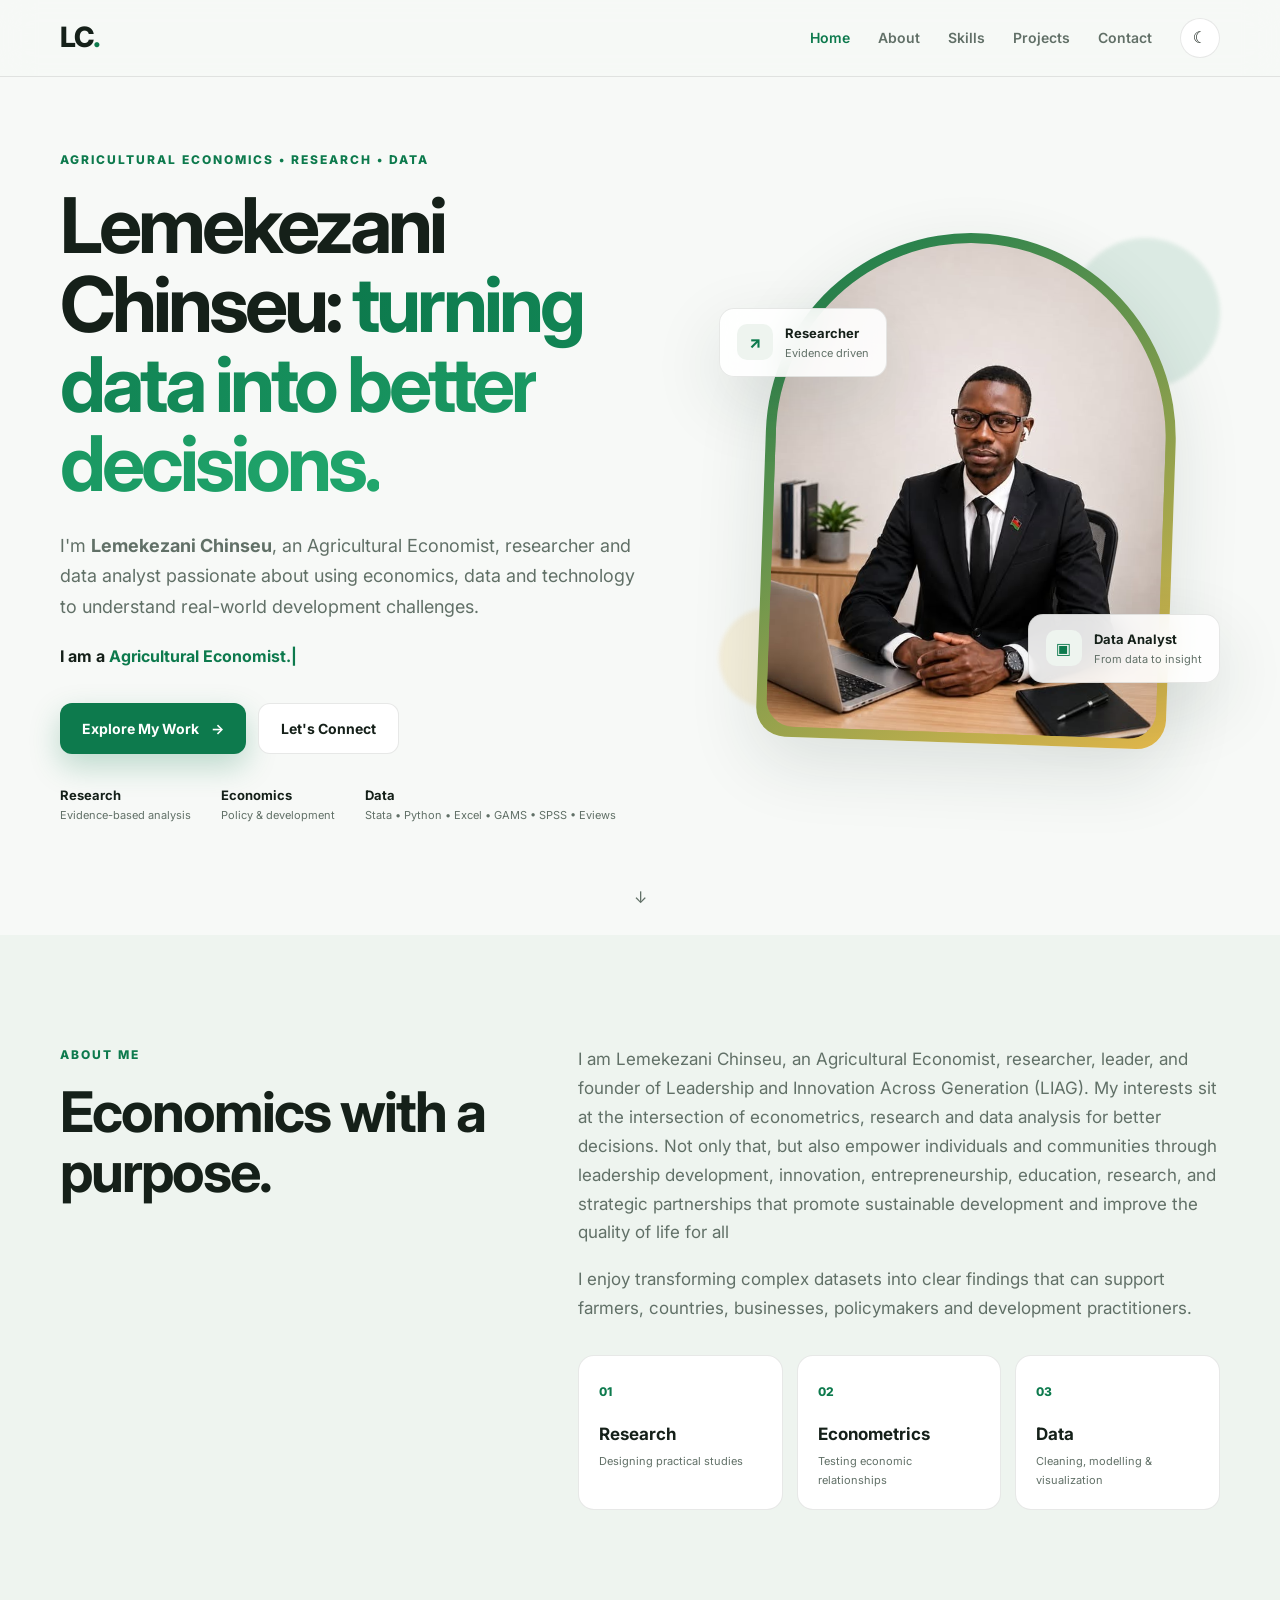
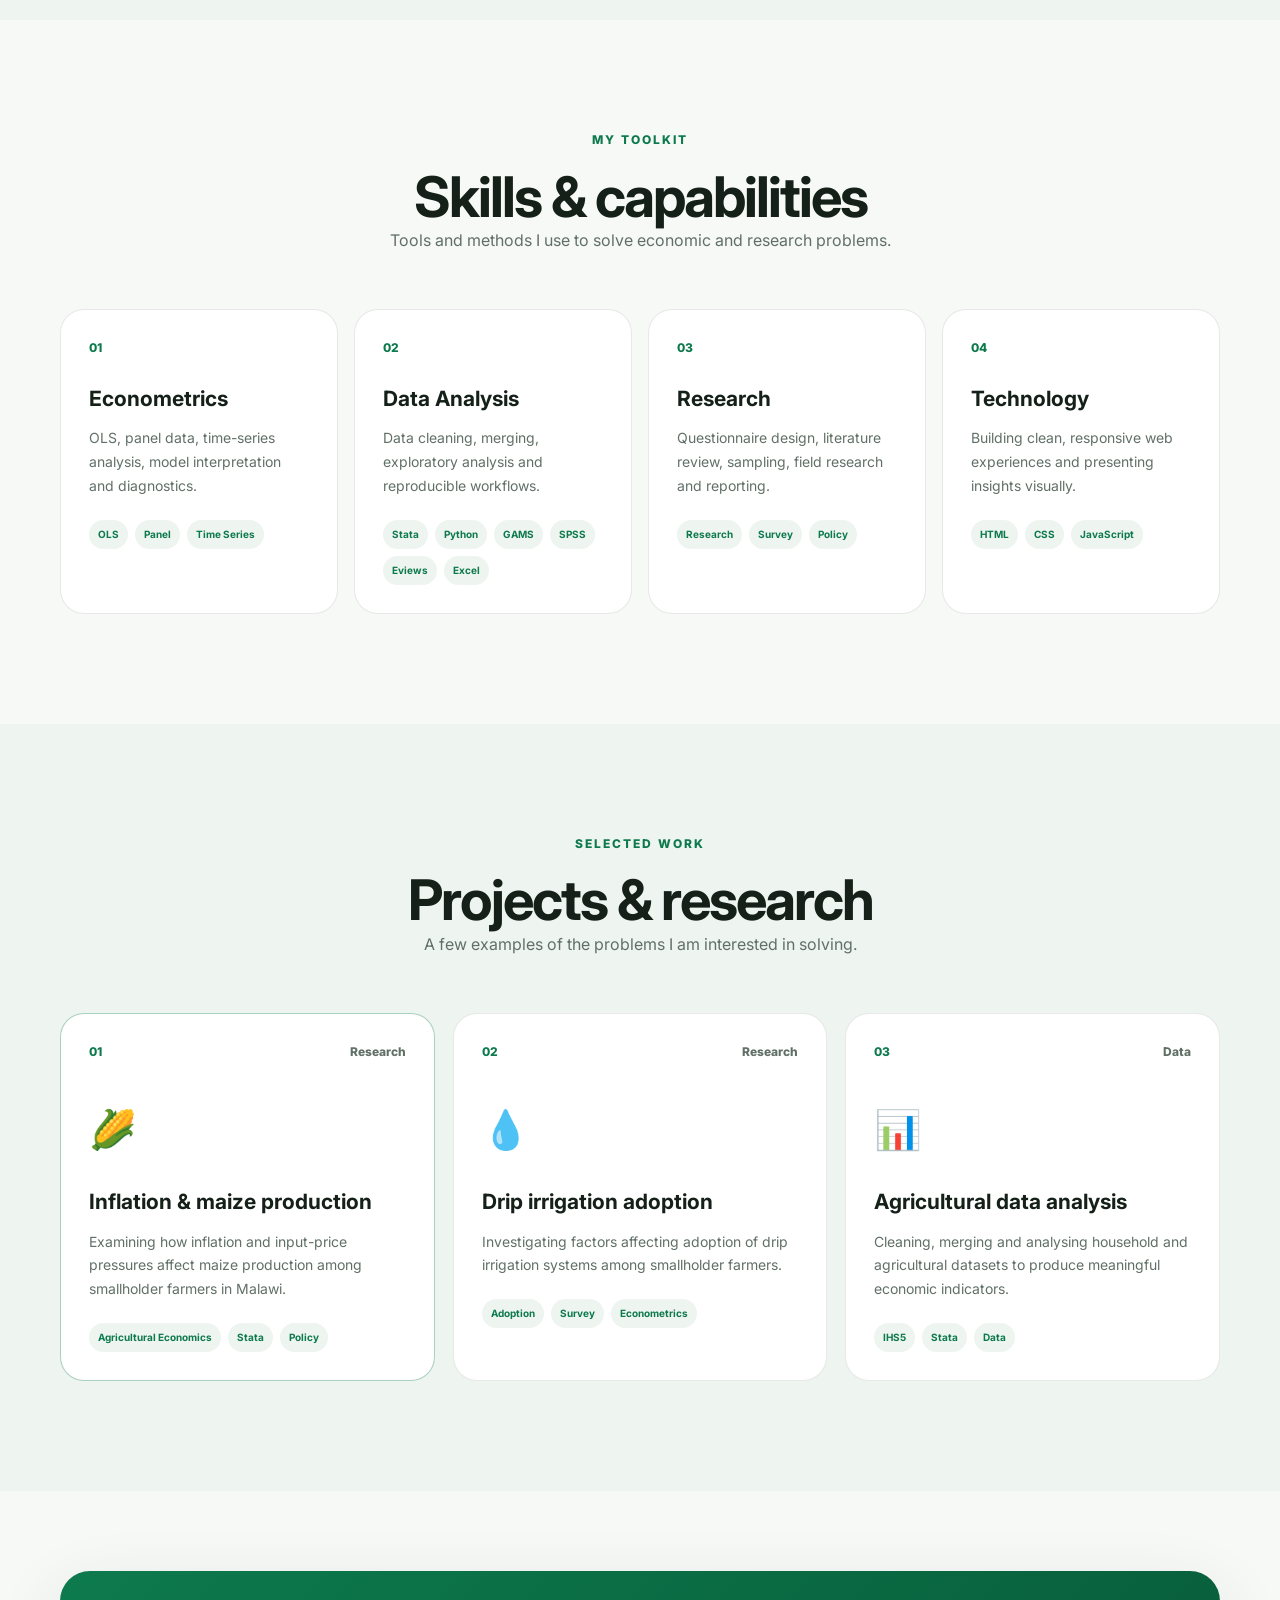
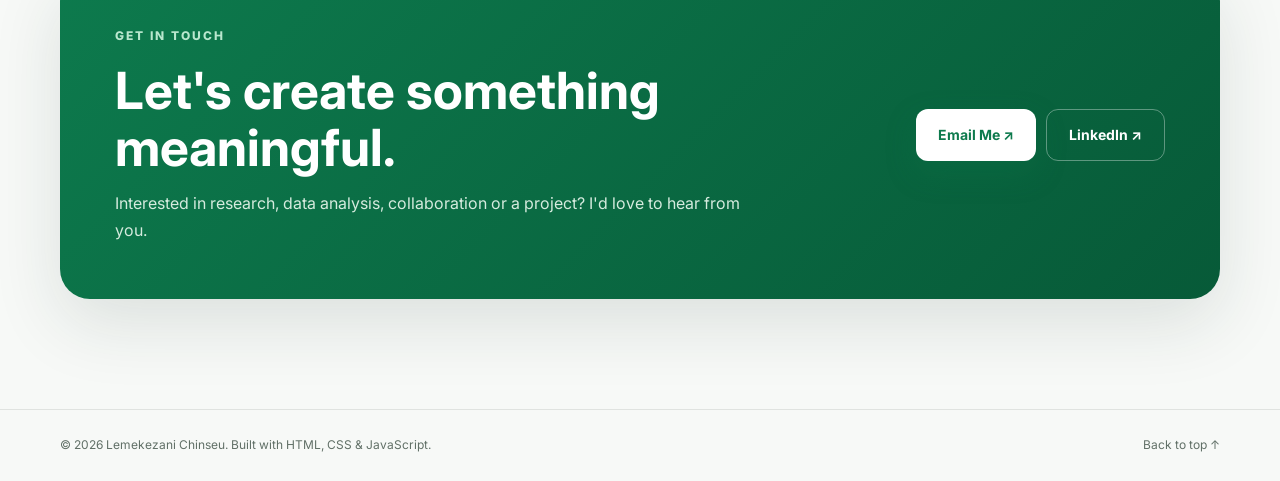
==== index.html @ 4e2a4e02 "Add files via upload upload my website" ====
<!DOCTYPE html>
<html lang="en">
<head>
  <meta charset="UTF-8">
  <meta name="viewport" content="width=device-width, initial-scale=1.0">

  <title>Lemekezani Chinseu | Agricultural Economist & Data Analyst in Malawi</title>

  <meta name="description" content="Lemekezani Chinseu is an Agricultural Economist, researcher and data analyst in Malawi specializing in agricultural economics, econometrics, Stata, Python, agricultural research and data analysis.">

  <meta name="author" content="Lemekezani Chinseu">
  <meta name="robots" content="index, follow, max-image-preview:large">
  <meta name="googlebot" content="index, follow">

  <link rel="canonical" href="https://lemekezanichinseu-prog.github.io/LemekezaniLiamChinseu.github.io/">

  <meta property="og:title" content="Lemekezani Chinseu | Agricultural Economist & Data Analyst">
  <meta property="og:description" content="Official portfolio of Lemekezani Chinseu, an Agricultural Economist, researcher and data analyst in Malawi.">
  <meta property="og:type" content="website">
  <meta property="og:url" content="https://lemekezanichinseu-prog.github.io/LemekezaniLiamChinseu.github.io/">
  <meta property="og:image" content="https://lemekezanichinseu-prog.github.io/LemekezaniLiamChinseu.github.io/images/profile.jpg">
  <meta property="og:image:alt" content="Professional portrait of Lemekezani Chinseu">

  <meta name="twitter:card" content="summary_large_image">
  <meta name="twitter:title" content="Lemekezani Chinseu | Agricultural Economist & Data Analyst">
  <meta name="twitter:description" content="Official portfolio of Lemekezani Chinseu, Agricultural Economist, researcher and data analyst in Malawi.">
  <meta name="twitter:image" content="https://lemekezanichinseu-prog.github.io/LemekezaniLiamChinseu.github.io/images/profile.jpg">

  <link rel="icon" href="images/profile.jpg">
  <link rel="preconnect" href="https://fonts.googleapis.com">
  <link rel="preconnect" href="https://fonts.gstatic.com" crossorigin>
  <link href="https://fonts.googleapis.com/css2?family=Inter:wght@400;500;600;700;800&family=Playfair+Display:wght@700&display=swap" rel="stylesheet">

  <link rel="stylesheet" href="style.css">

  <!-- Person structured data helps search engines understand who this website represents. -->
  <script type="application/ld+json">
  {
    "@context": "https://schema.org",
    "@type": "Person",
    "name": "Lemekezani Chinseu",
    "url": "https://lemekezanichinseu-prog.github.io/LemekezaniLiamChinseu.github.io/",
    "jobTitle": "Agricultural Economist & Data Analyst",
    "description": "Agricultural Economist, researcher and data analyst in Malawi specializing in agricultural economics, econometrics, agricultural research and data analysis.",
    "sameAs": [
      "https://www.linkedin.com/in/lemekezani-chinseu-4b755937b",
      "https://github.com/Lemekezanichinseu-prog"
    ],
    "knowsAbout": [
      "Agricultural Economics",
      "Econometrics",
      "Agricultural Research",
      "Data Analysis",
      "Stata",
      "Python",
      "GAMS",
      "SPSS",
      "EViews",
      "Excel"
    ]
  }
  </script>
</head>
<body>
  <div class="scroll-progress" id="scrollProgress"></div>

  <header class="site-header" id="top">
    <nav class="nav container">
      <a class="logo" href="#home">LC<span>.</span></a>

      <button class="menu-toggle" id="menuToggle" aria-label="Open menu" aria-expanded="false">
        <span></span><span></span><span></span>
      </button>

      <div class="nav-links" id="navLinks">
        <a class="active" href="#home">Home</a>
        <a href="#about">About</a>
        <a href="#skills">Skills</a>
        <a href="#projects">Projects</a>
        <a href="#contact">Contact</a>
        <button class="theme-toggle" id="themeToggle" aria-label="Toggle dark mode">☾</button>
      </div>
    </nav>
  </header>

  <main>
    <!-- HERO -->
    <section class="hero section" id="home">
      <div class="container hero-grid">
        <div class="hero-copy reveal">
          <p class="eyebrow">AGRICULTURAL ECONOMICS • RESEARCH • DATA</p>
          <h1>Lemekezani Chinseu: <span class="gradient-text">turning data into better decisions.</span></h1>
          <p class="hero-description">
            I'm <strong>Lemekezani Chinseu</strong>, an Agricultural Economist, researcher and data analyst
            passionate about using economics, data and technology to understand real-world
            development challenges.
          </p>

          <div class="typing-line">
            <span>I am a </span><span id="typedText"></span><span class="cursor">|</span>
          </div>

          <div class="hero-actions">
            <a class="btn btn-primary" href="#projects">Explore My Work <span>→</span></a>
            <a class="btn btn-secondary" href="#contact">Let's Connect</a>
          </div>

          <div class="social-proof">
            <div><strong>Research</strong><span>Evidence-based analysis</span></div>
            <div><strong>Economics</strong><span>Policy & development</span></div>
            <div><strong>Data</strong><span>Stata • Python • Excel • GAMS • SPSS • Eviews</span></div>
          </div>
        </div>

        <div class="hero-visual reveal">
          <div class="orb orb-one"></div>
          <div class="orb orb-two"></div>
          <div class="image-frame">
            <img src="images/profile.jpg" alt="Professional portrait of Lemekezani Chinseu">
          </div>
          <div class="floating-card card-top">
            <span class="card-icon">↗</span>
            <div><strong>Researcher</strong><small>Evidence driven</small></div>
          </div>
          <div class="floating-card card-bottom">
            <span class="card-icon">▣</span>
            <div><strong>Data Analyst</strong><small>From data to insight</small></div>
          </div>
        </div>
      </div>
      <a class="scroll-down" href="#about" aria-label="Scroll to About">↓</a>
    </section>

    <!-- ABOUT -->
    <section class="section section-soft" id="about">
      <div class="container two-col">
        <div class="section-heading reveal">
          <p class="eyebrow">ABOUT ME</p>
          <h2>Economics with a purpose.</h2>
        </div>
        <div class="about-copy reveal">
          <p>
            I am Lemekezani Chinseu, an Agricultural Economist, researcher, leader, and founder of Leadership and Innovation Across Generation (LIAG). My interests sit at the intersection of econometrics, research and data analysis for better decisions. Not only that, but also empower individuals and communities through leadership development, innovation, entrepreneurship, education, research, and strategic partnerships that promote sustainable development and improve the quality of life for all
          </p>
          <p>
            I enjoy transforming complex datasets into clear findings that can support
            farmers, countries, businesses, policymakers and development practitioners.
          </p>
          <div class="about-facts">
            <div><span>01</span><strong>Research</strong><small>Designing practical studies</small></div>
            <div><span>02</span><strong>Econometrics</strong><small>Testing economic relationships</small></div>
            <div><span>03</span><strong>Data</strong><small>Cleaning, modelling & visualization</small></div>
          </div>
        </div>
      </div>
    </section>

    <!-- SKILLS -->
    <section class="section" id="skills">
      <div class="container">
        <div class="section-heading centered reveal">
          <p class="eyebrow">MY TOOLKIT</p>
          <h2>Skills & capabilities</h2>
          <p>Tools and methods I use to solve economic and research problems.</p>
        </div>

        <div class="skills-grid">
          <article class="skill-card reveal">
            <div class="skill-number">01</div>
            <h3>Econometrics</h3>
            <p>OLS, panel data, time-series analysis, model interpretation and diagnostics.</p>
            <div class="tags"><span>OLS</span><span>Panel</span><span>Time Series</span></div>
          </article>
          <article class="skill-card reveal">
            <div class="skill-number">02</div>
            <h3>Data Analysis</h3>
            <p>Data cleaning, merging, exploratory analysis and reproducible workflows.</p>
            <div class="tags"><span>Stata</span><span>Python</span><span>GAMS</span><span>SPSS</span><span>Eviews</span><span>Excel</span></div>
          </article>
          <article class="skill-card reveal">
            <div class="skill-number">03</div>
            <h3>Research</h3>
            <p>Questionnaire design, literature review, sampling, field research and reporting.</p>
            <div class="tags"><span>Research</span><span>Survey</span><span>Policy</span></div>
          </article>
          <article class="skill-card reveal">
            <div class="skill-number">04</div>
            <h3>Technology</h3>
            <p>Building clean, responsive web experiences and presenting insights visually.</p>
            <div class="tags"><span>HTML</span><span>CSS</span><span>JavaScript</span></div>
          </article>
        </div>
      </div>
    </section>

    <!-- PROJECTS -->
    <section class="section section-soft" id="projects">
      <div class="container">
        <div class="section-heading centered reveal">
          <p class="eyebrow">SELECTED WORK</p>
          <h2>Projects & research</h2>
          <p>A few examples of the problems I am interested in solving.</p>
        </div>

        <div class="projects-grid">
          <article class="project-card featured reveal">
            <div class="project-top"><span>01</span><span>Research</span></div>
            <div class="project-icon">🌽</div>
            <h3>Inflation & maize production</h3>
            <p>
              Examining how inflation and input-price pressures affect maize production
              among smallholder farmers in Malawi.
            </p>
            <div class="project-tags"><span>Agricultural Economics</span><span>Stata</span><span>Policy</span></div>
          </article>

          <article class="project-card reveal">
            <div class="project-top"><span>02</span><span>Research</span></div>
            <div class="project-icon">💧</div>
            <h3>Drip irrigation adoption</h3>
            <p>
              Investigating factors affecting adoption of drip irrigation systems among
              smallholder farmers.
            </p>
            <div class="project-tags"><span>Adoption</span><span>Survey</span><span>Econometrics</span></div>
          </article>

          <article class="project-card reveal">
            <div class="project-top"><span>03</span><span>Data</span></div>
            <div class="project-icon">📊</div>
            <h3>Agricultural data analysis</h3>
            <p>
              Cleaning, merging and analysing household and agricultural datasets to
              produce meaningful economic indicators.
            </p>
            <div class="project-tags"><span>IHS5</span><span>Stata</span><span>Data</span></div>
          </article>
        </div>
      </div>
    </section>

    <!-- CONTACT -->
    <section class="section contact-section" id="contact">
      <div class="container contact-box reveal">
        <div>
          <p class="eyebrow">GET IN TOUCH</p>
          <h2>Let's create something meaningful.</h2>
          <p>Interested in research, data analysis, collaboration or a project? I'd love to hear from you.</p>
        </div>
        <div class="contact-actions">
          <a class="btn btn-primary" href="https://mail.google.com/mail/?view=cm&fs=1&to=lemychinseu@gmail.com">Email Me ↗</a>
          <a class="btn btn-secondary" href="https://www.linkedin.com/in/lemekezani-chinseu-4b755937b" target="_blank" rel="noopener">LinkedIn ↗</a>
        </div>
      </div>
    </section>
  </main>

  <footer class="footer">
    <div class="container footer-inner">
      <p>© <span id="year"></span> Lemekezani Chinseu. Built with HTML, CSS & JavaScript.</p>
      <a href="#top">Back to top ↑</a>
    </div>
  </footer>

  <script src="script.js"></script>
</body>
</html>
---- style.css ----
:root {
  --bg: #f7f9f7;
  --surface: #ffffff;
  --surface-2: #eef4ef;
  --text: #152019;
  --muted: #617067;
  --primary: #0d7a4d;
  --primary-dark: #075a38;
  --accent: #e5b94c;
  --border: rgba(21, 32, 25, .10);
  --shadow: 0 24px 70px rgba(24, 53, 39, .12);
  --radius: 24px;
  --container: 1160px;
}

[data-theme="dark"] {
  --bg: #0b110e;
  --surface: #111a15;
  --surface-2: #152219;
  --text: #edf7ef;
  --muted: #9eb0a4;
  --border: rgba(255,255,255,.10);
  --shadow: 0 24px 70px rgba(0,0,0,.35);
}

* { box-sizing: border-box; margin: 0; padding: 0; }
html { scroll-behavior: smooth; }
body {
  font-family: Inter, system-ui, sans-serif;
  background: var(--bg);
  color: var(--text);
  line-height: 1.7;
  transition: background .3s, color .3s;
}
a { color: inherit; text-decoration: none; }
button { font: inherit; }
.container { width: min(var(--container), calc(100% - 40px)); margin-inline: auto; }
.section { padding: 110px 0; position: relative; overflow: hidden; }
.section-soft { background: var(--surface-2); }
.scroll-progress {
  position: fixed; z-index: 1000; top: 0; left: 0; height: 3px; width: 0;
  background: linear-gradient(90deg, var(--primary), var(--accent));
}

.site-header {
  position: fixed; top: 0; width: 100%; z-index: 100;
  backdrop-filter: blur(16px);
  background: color-mix(in srgb, var(--bg) 78%, transparent);
  border-bottom: 1px solid var(--border);
}
.nav { min-height: 76px; display: flex; align-items: center; justify-content: space-between; }
.logo { font-size: 28px; font-weight: 800; letter-spacing: -1px; }
.logo span { color: var(--primary); }
.nav-links { display: flex; align-items: center; gap: 28px; }
.nav-links a { font-size: 14px; font-weight: 600; color: var(--muted); transition: color .2s; }
.nav-links a:hover, .nav-links a.active { color: var(--primary); }
.theme-toggle {
  border: 1px solid var(--border); background: var(--surface); color: var(--text);
  width: 40px; height: 40px; border-radius: 50%; cursor: pointer;
}
.menu-toggle { display: none; border: 0; background: transparent; cursor: pointer; }
.menu-toggle span { display: block; width: 24px; height: 2px; background: var(--text); margin: 5px; }

.hero { min-height: 100vh; padding-top: 150px; display: flex; align-items: center; }
.hero-grid { display: grid; grid-template-columns: 1.08fr .92fr; gap: 70px; align-items: center; }
.eyebrow { color: var(--primary); font-size: 12px; letter-spacing: 2px; font-weight: 800; margin-bottom: 16px; }
.hero h1 {
  font-size: clamp(48px, 6vw, 82px);
  line-height: 1.03; letter-spacing: -4px; max-width: 750px;
}
.gradient-text {
  background: linear-gradient(100deg, var(--primary), #20a66c);
  -webkit-background-clip: text; background-clip: text; color: transparent;
}
.hero-description { color: var(--muted); font-size: 18px; max-width: 650px; margin: 28px 0 20px; }
.typing-line { font-weight: 700; color: var(--text); min-height: 30px; }
#typedText { color: var(--primary); }
.cursor { animation: blink .8s infinite; color: var(--primary); }
@keyframes blink { 50% { opacity: 0; } }

.hero-actions { display: flex; gap: 12px; flex-wrap: wrap; margin: 30px 0; }
.btn {
  display: inline-flex; align-items: center; justify-content: center; gap: 12px;
  padding: 13px 22px; border-radius: 12px; font-weight: 700; font-size: 14px;
  transition: transform .2s, box-shadow .2s, background .2s;
}
.btn:hover { transform: translateY(-3px); }
.btn-primary { color: white; background: var(--primary); box-shadow: 0 12px 30px rgba(13,122,77,.25); }
.btn-primary:hover { background: var(--primary-dark); }
.btn-secondary { background: var(--surface); border: 1px solid var(--border); }

.social-proof { display: flex; gap: 30px; margin-top: 30px; }
.social-proof div { display: grid; }
.social-proof strong { font-size: 13px; }
.social-proof span { font-size: 11px; color: var(--muted); }

.hero-visual { min-height: 560px; position: relative; display: grid; place-items: center; }
.image-frame {
  width: min(410px, 75vw); height: 510px; border-radius: 210px 210px 30px 30px;
  padding: 10px; background: linear-gradient(145deg, var(--primary), var(--accent));
  box-shadow: var(--shadow); transform: rotate(2deg);
  animation: float 6s ease-in-out infinite;
}
.image-frame img { width: 100%; height: 100%; object-fit: cover; border-radius: inherit; display: block; }
@keyframes float { 50% { transform: rotate(-2deg) translateY(-10px); } }

.orb { position: absolute; border-radius: 50%; filter: blur(2px); opacity: .65; }
.orb-one { width: 150px; height: 150px; background: rgba(13,122,77,.18); top: 30px; right: 0; }
.orb-two { width: 100px; height: 100px; background: rgba(229,185,76,.25); bottom: 60px; left: 0; }

.floating-card {
  position: absolute; display: flex; gap: 12px; align-items: center;
  background: color-mix(in srgb, var(--surface) 88%, transparent);
  border: 1px solid var(--border); backdrop-filter: blur(14px);
  padding: 13px 17px; border-radius: 15px; box-shadow: var(--shadow);
}
.floating-card strong, .floating-card small { display: block; }
.floating-card strong { font-size: 13px; }
.floating-card small { color: var(--muted); font-size: 11px; }
.card-icon { width: 36px; height: 36px; display: grid; place-items: center; border-radius: 10px; background: var(--surface-2); color: var(--primary); font-weight: 800; }
.card-top { top: 100px; left: 0; }
.card-bottom { bottom: 85px; right: 0; }

.scroll-down {
  position: absolute; bottom: 24px; left: 50%; transform: translateX(-50%);
  color: var(--muted); animation: bounce 1.8s infinite;
}
@keyframes bounce { 50% { transform: translate(-50%, 8px); } }

.two-col { display: grid; grid-template-columns: .8fr 1.2fr; gap: 90px; }
.section-heading h2 { font-size: clamp(36px, 5vw, 56px); line-height: 1.08; letter-spacing: -2px; }
.section-heading p:not(.eyebrow), .about-copy p { color: var(--muted); }
.centered { text-align: center; max-width: 680px; margin: 0 auto 55px; }
.about-copy { font-size: 17px; }
.about-copy p + p { margin-top: 18px; }
.about-facts { display: grid; grid-template-columns: repeat(3, 1fr); gap: 14px; margin-top: 32px; }
.about-facts div { border: 1px solid var(--border); background: var(--surface); padding: 20px; border-radius: 16px; }
.about-facts span { color: var(--primary); font-size: 12px; font-weight: 800; }
.about-facts strong, .about-facts small { display: block; }
.about-facts strong { margin-top: 15px; }
.about-facts small { color: var(--muted); font-size: 11px; margin-top: 3px; }

.skills-grid { display: grid; grid-template-columns: repeat(4, 1fr); gap: 16px; }
.skill-card, .project-card {
  background: var(--surface); border: 1px solid var(--border); border-radius: var(--radius);
  padding: 28px; transition: transform .25s, box-shadow .25s;
}
.skill-card:hover, .project-card:hover { transform: translateY(-8px); box-shadow: var(--shadow); }
.skill-number, .project-top { color: var(--primary); font-size: 12px; font-weight: 800; }
.skill-card h3, .project-card h3 { font-size: 21px; margin: 22px 0 10px; }
.skill-card p, .project-card p { color: var(--muted); font-size: 14px; }
.tags, .project-tags { display: flex; gap: 7px; flex-wrap: wrap; margin-top: 22px; }
.tags span, .project-tags span {
  background: var(--surface-2); color: var(--primary); border-radius: 30px; padding: 6px 9px; font-size: 10px; font-weight: 700;
}

.projects-grid { display: grid; grid-template-columns: repeat(3, 1fr); gap: 18px; }
.project-top { display: flex; justify-content: space-between; }
.project-top span:last-child { color: var(--muted); }
.project-icon { font-size: 38px; margin-top: 35px; }
.project-card.featured { border-color: rgba(13,122,77,.35); }

.contact-section { padding-top: 80px; }
.contact-box {
  display: flex; align-items: center; justify-content: space-between; gap: 30px;
  padding: 55px; border-radius: 30px; background: linear-gradient(135deg, #0d7a4d, #075a38); color: white;
  box-shadow: var(--shadow);
}
.contact-box .eyebrow { color: #b9e7ce; }
.contact-box h2 { font-size: clamp(34px, 4vw, 52px); line-height: 1.1; }
.contact-box p:not(.eyebrow) { color: #d5ebde; margin-top: 15px; max-width: 650px; }
.contact-actions { display: flex; gap: 10px; flex-shrink: 0; }
.contact-box .btn-primary { background: white; color: var(--primary); }
.contact-box .btn-secondary { background: transparent; border-color: rgba(255,255,255,.35); color: white; }

.footer { border-top: 1px solid var(--border); padding: 25px 0; color: var(--muted); font-size: 12px; }
.footer-inner { display: flex; justify-content: space-between; gap: 20px; }

.reveal { opacity: 0; transform: translateY(25px); transition: opacity .7s ease, transform .7s ease; }
.reveal.visible { opacity: 1; transform: translateY(0); }

@media (max-width: 900px) {
  .hero-grid, .two-col { grid-template-columns: 1fr; }
  .hero { padding-top: 125px; }
  .hero-visual { min-height: 530px; }
  .skills-grid { grid-template-columns: repeat(2, 1fr); }
  .projects-grid { grid-template-columns: 1fr; }
  .contact-box { flex-direction: column; align-items: flex-start; }
}

@media (max-width: 680px) {
  .container { width: min(100% - 28px, var(--container)); }
  .section { padding: 80px 0; }
  .hero h1 { letter-spacing: -2px; }
  .nav-links {
    position: absolute; top: 76px; left: 14px; right: 14px; display: none;
    flex-direction: column; align-items: stretch; gap: 0; padding: 10px;
    background: var(--surface); border: 1px solid var(--border); border-radius: 16px; box-shadow: var(--shadow);
  }
  .nav-links.open { display: flex; }
  .nav-links a { padding: 12px; }
  .theme-toggle { align-self: flex-start; margin: 8px 12px; }
  .menu-toggle { display: block; }
  .social-proof { gap: 12px; flex-wrap: wrap; }
  .hero-visual { min-height: 480px; }
  .image-frame { width: min(330px, 78vw); height: 420px; }
  .card-top { left: -4px; top: 60px; }
  .card-bottom { right: -4px; bottom: 55px; }
  .about-facts { grid-template-columns: 1fr; }
  .skills-grid { grid-template-columns: 1fr; }
  .contact-box { padding: 35px 25px; }
  .contact-actions { flex-wrap: wrap; }
  .footer-inner { flex-direction: column; }
}
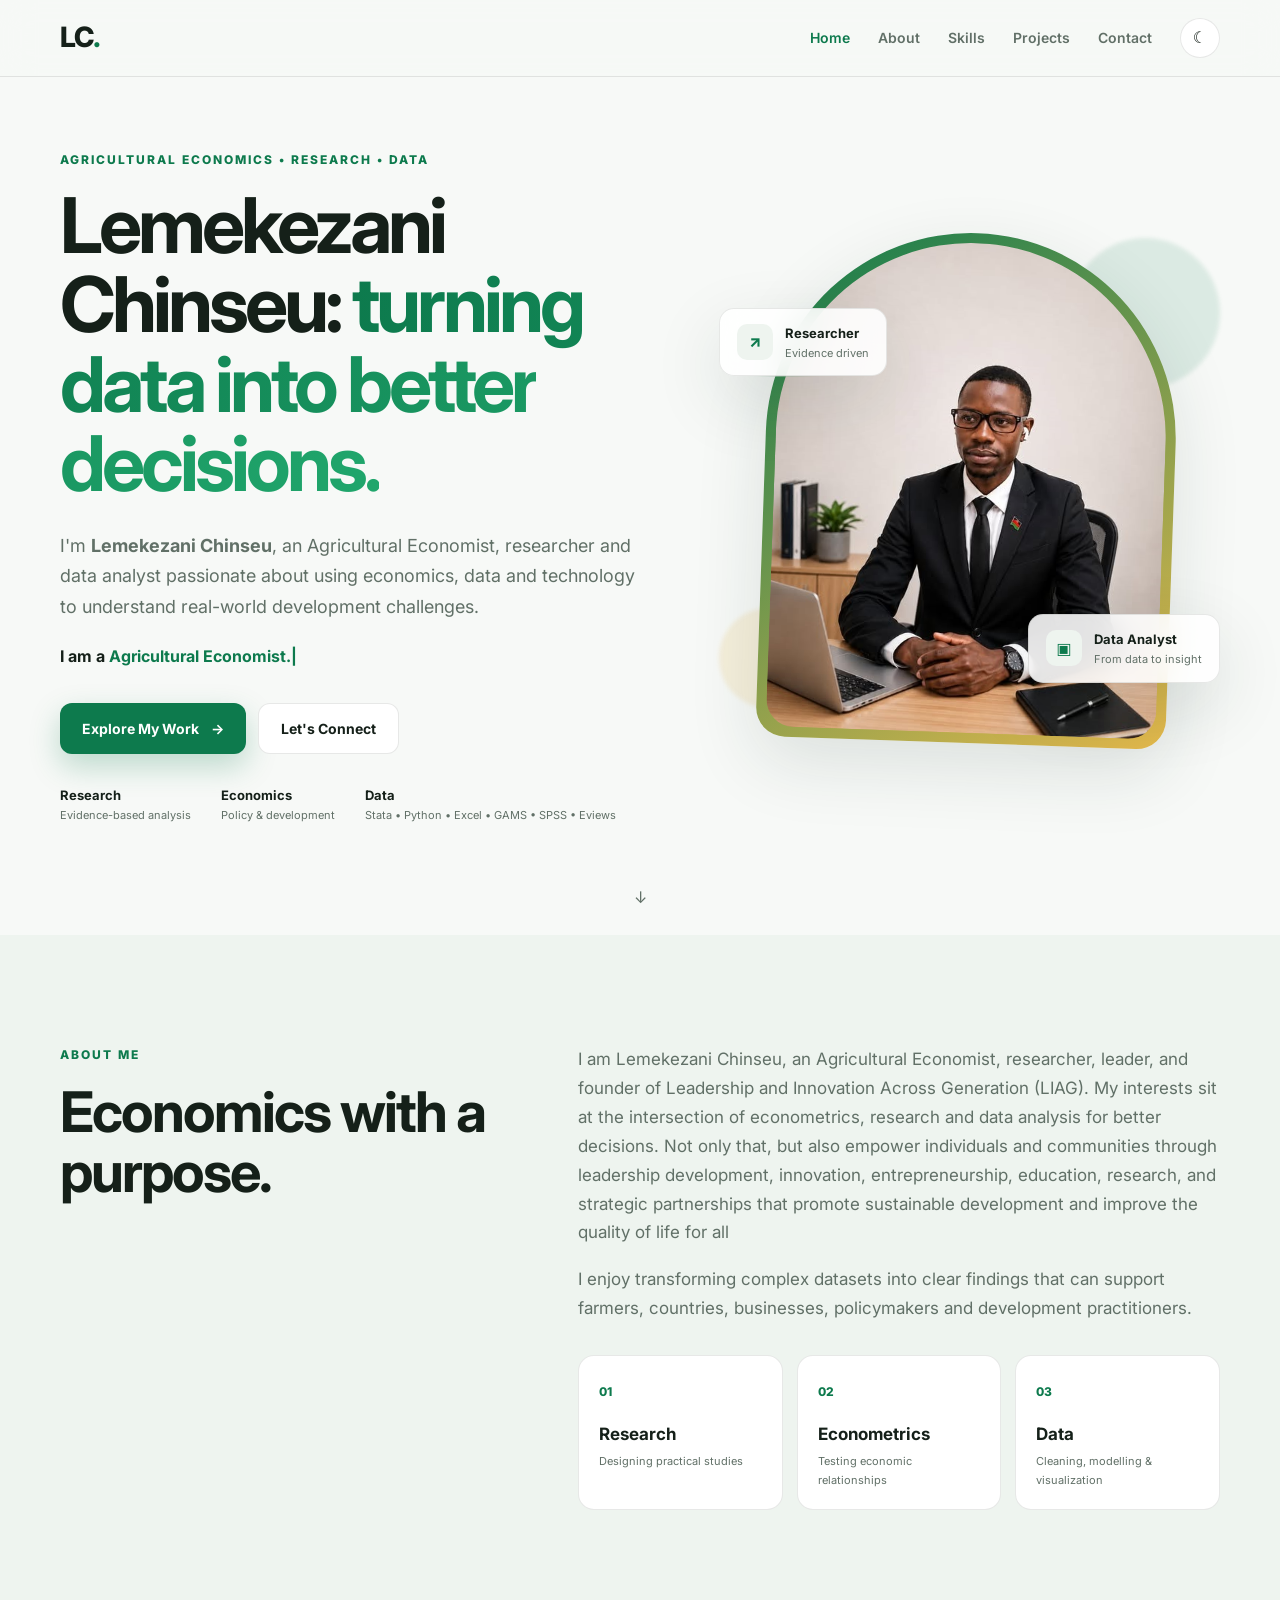
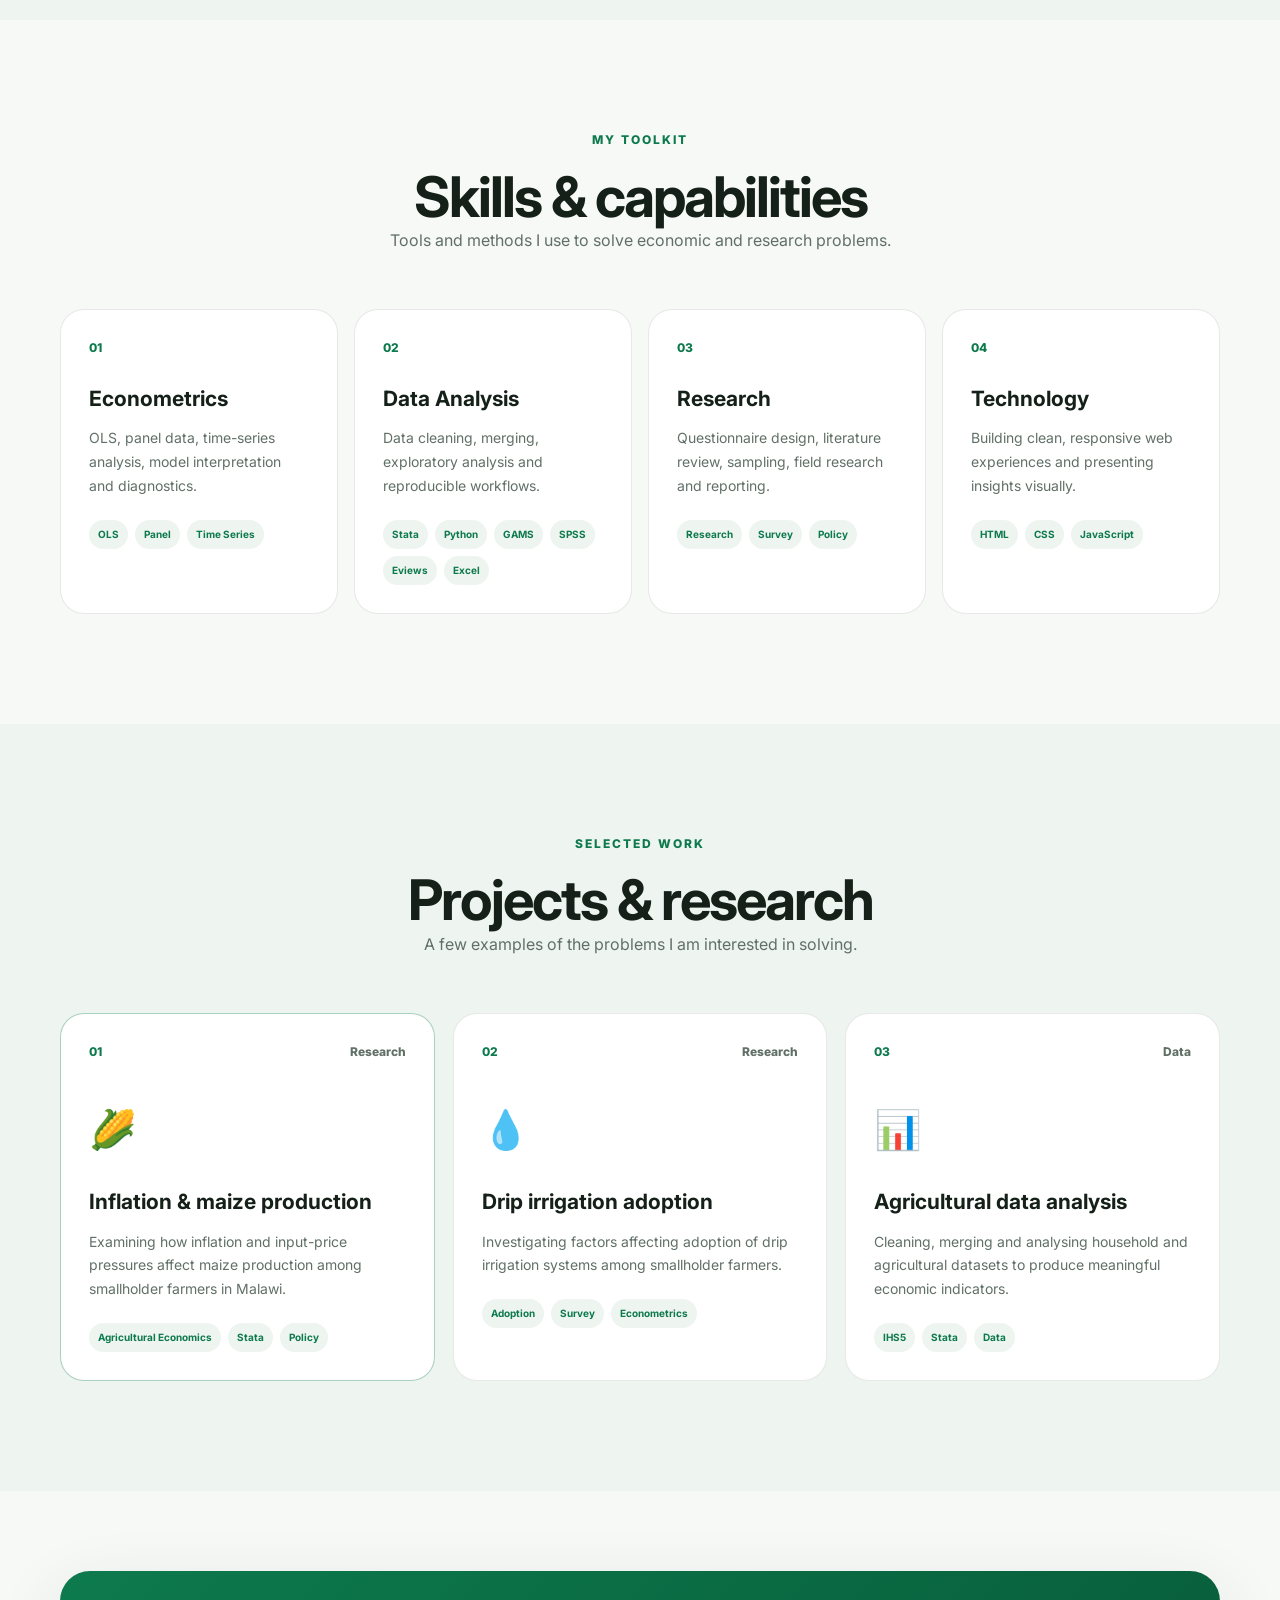
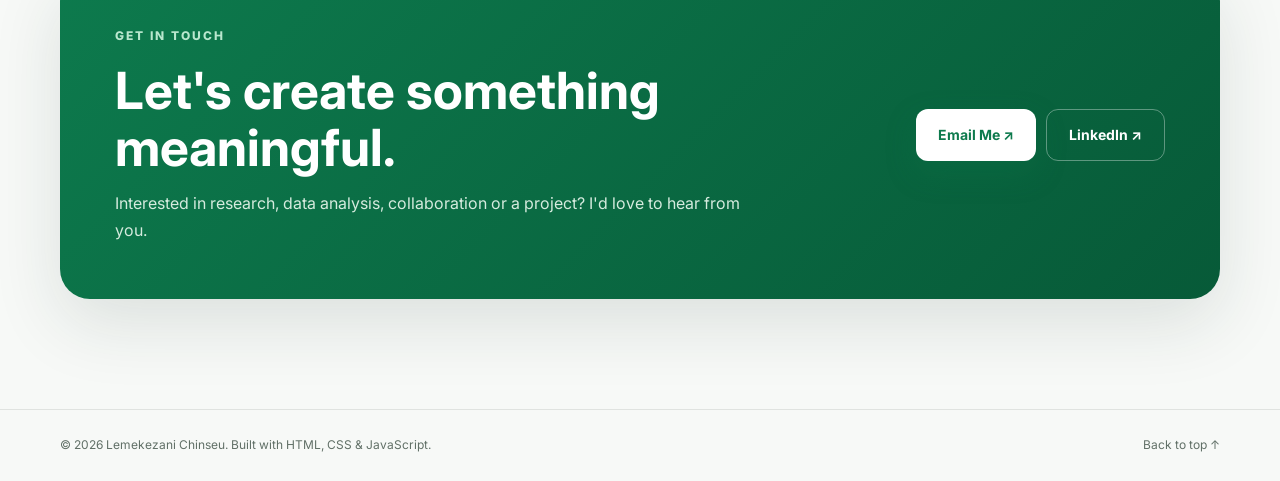
==== commit 66f07c57: "Update index.html" ====
--- a/index.html
+++ b/index.html
@@ -1,6 +1,7 @@
 <!DOCTYPE html>
 <html lang="en">
 <head>
+  <meta name="google-site-verification" content="h4pKNidcpDWzz_dOBFilSsg8FFW__EqAlpKAxETQLUU" />
   <meta charset="UTF-8">
   <meta name="viewport" content="width=device-width, initial-scale=1.0">
 
@@ -264,4 +265,4 @@
 
   <script src="script.js"></script>
 </body>
-</html>+</html>
